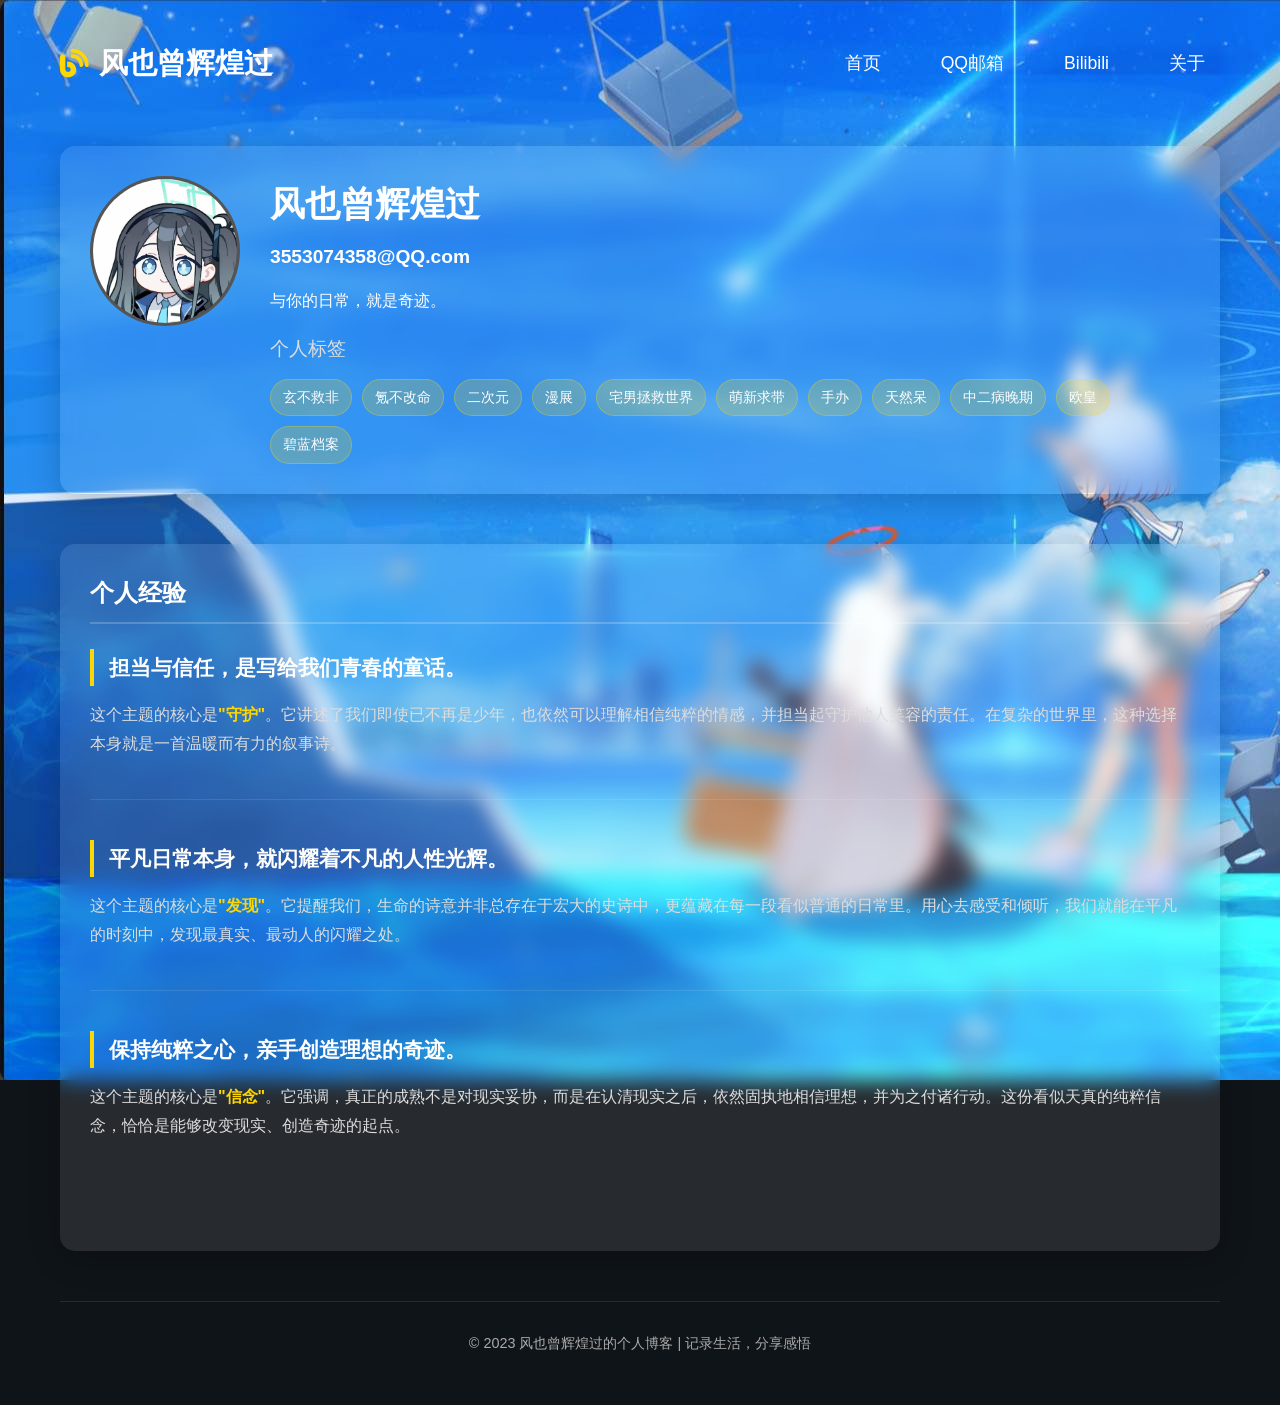
==== 个人网站/index.html @ 5058aa7c "Add files via upload" ====
<!DOCTYPE html>
<html lang="zh-CN">
<head>
    <meta charset="UTF-8">
    <meta name="viewport" content="width=device-width, initial-scale=1.0">
    <title>风也曾辉煌过 - 个人博客</title>
    <link rel="stylesheet" href="https://cdnjs.cloudflare.com/ajax/libs/font-awesome/6.4.0/css/all.min.css">
    <style>
        * {
            margin: 0;
            padding: 0;
            box-sizing: border-box;
            font-family: 'Segoe UI', 'Microsoft YaHei', sans-serif;
        }
        
        body {
            color: #fff;
            line-height: 1.6;
            overflow-x: hidden;
            background-color: #0f1419;
        }
        
        /* 背景图片设置 */
        .background-container {
            position: fixed;
            top: 0;
            left: 0;
            width: 100%;
            height: 100%;
            z-index: -1;
            background-size: cover;
            background-position: center;
            background-attachment: fixed;
        }
        
        .overlay {
            position: absolute;
            top: 0;
            left: 0;
            width: 100%;
            height: 100%;
            background: rgba(0, 0, 0, 0.6);
        }
        
        .container {
            max-width: 1200px;
            margin: 0 auto;
            padding: 20px;
        }
        
        /* 导航栏 */
        nav {
            display: flex;
            justify-content: space-between;
            align-items: center;
            padding: 20px 0;
            margin-bottom: 40px;
        }
        
        .logo {
            font-size: 1.8rem;
            font-weight: bold;
            display: flex;
            align-items: center;
        }
        
        .logo i {
            margin-right: 10px;
            color: #FFD700; /* 改为黄色，提高对比度 */
        }
        
        .nav-links {
            display: flex;
            gap: 30px;
        }
        
        .nav-links a {
            color: #fff;
            text-decoration: none;
            font-size: 1.1rem;
            transition: all 0.3s;
            padding: 8px 15px;
            border-radius: 5px;
        }
        
        .nav-links a:hover {
            color: #FFD700; /* 改为黄色，提高对比度 */
            background: rgba(255, 255, 255, 0.1);
            transform: translateY(-2px);
        }
        
        /* 个人资料部分 */
        .profile-section {
            display: flex;
            margin-bottom: 50px;
            background: rgba(255, 255, 255, 0.1);
            backdrop-filter: blur(10px);
            border-radius: 15px;
            padding: 30px;
            box-shadow: 0 8px 32px rgba(0, 0, 0, 0.2);
        }
        
        .avatar {
            width: 150px;
            height: 150px;
            border-radius: 50%;
            overflow: hidden;
            margin-right: 30px;
            border: 3px solid rgba(255, 255, 255, 0.2);
            background-color: #2a2a2a;
            display: flex;
            align-items: center;
            justify-content: center;
            color: #888;
            font-size: 14px;
            text-align: center;
            flex-shrink: 0;
        }
        
        .avatar img {
            width: 100%;
            height: 100%;
            object-fit: cover;
        }
        
        .profile-info {
            flex: 1;
        }
        
        .profile-info h1 {
            font-size: 2.2rem;
            margin-bottom: 10px;
        }
        
        .profile-info .username {
            font-weight: bold; /* 改为黑体字 */
            color: #fff; /* 改为白色，提高可读性 */
            font-size: 1.2rem;
            margin-bottom: 15px;
        }
        
        .profile-info p {
            margin-bottom: 20px;
            max-width: 500px;
        }
        
        /* 标签区域 */
        .tags-section {
            margin-top: 20px;
        }
        
        .tags-title {
            font-size: 1.2rem;
            margin-bottom: 15px;
            color: #ddd;
        }
        
        .tags-container {
            display: flex;
            flex-wrap: wrap;
            gap: 10px;
        }
        
        .tag {
            background: rgba(255, 215, 0, 0.2); /* 改为黄色，提高对比度 */
            padding: 6px 12px;
            border-radius: 20px;
            font-size: 0.9rem;
            transition: all 0.3s;
            border: 1px solid rgba(255, 215, 0, 0.3); /* 改为黄色，提高对比度 */
            cursor: pointer;
        }
        
        .tag:hover {
            background: rgba(255, 215, 0, 0.4); /* 改为黄色，提高对比度 */
            transform: translateY(-2px);
        }
        
        /* 博客内容区域 */
        .blog-section {
            background: rgba(255, 255, 255, 0.1);
            backdrop-filter: blur(10px);
            border-radius: 15px;
            padding: 30px;
            box-shadow: 0 8px 32px rgba(0, 0, 0, 0.2);
            margin-bottom: 50px;
        }
        
        .section-title {
            font-size: 1.5rem;
            margin-bottom: 25px;
            padding-bottom: 10px;
            border-bottom: 2px solid rgba(255, 255, 255, 0.2);
        }
        
        .blog-content {
            color: #ddd;
            line-height: 1.8;
        }
        
        .blog-content p {
            margin-bottom: 20px;
        }
        
        .blog-content h3 {
            color: #fff;
            margin: 25px 0 15px;
            font-size: 1.3rem;
            border-left: 4px solid #FFD700; /* 改为黄色，提高对比度 */
            padding-left: 15px;
        }
        
        .blog-content blockquote {
            border-left: 4px solid #FFD700; /* 改为黄色，提高对比度 */
            padding-left: 20px;
            margin: 20px 0;
            font-style: italic;
            color: #bbb;
        }
        
        .theme-summary {
            margin-bottom: 40px;
            padding-bottom: 20px;
            border-bottom: 1px solid rgba(255, 255, 255, 0.1);
        }
        
        .theme-summary:last-child {
            border-bottom: none;
        }
        
        .theme-title {
            color: #fff;
            font-size: 1.4rem;
            margin-bottom: 15px;
        }
        
        .theme-core {
            font-weight: bold;
            color: #FFD700; /* 改为黄色，提高对比度 */
        }
        
        /* 页脚 */
        footer {
            text-align: center;
            padding: 30px 0;
            margin-top: 50px;
            border-top: 1px solid rgba(255, 255, 255, 0.1);
            color: #aaa;
            font-size: 0.9rem;
        }
        
        /* 响应式设计 */
        @media (max-width: 768px) {
            .profile-section {
                flex-direction: column;
                text-align: center;
            }
            
            .avatar {
                margin-right: 0;
                margin-bottom: 20px;
                align-self: center;
            }
            
            .nav-links {
                display: none;
            }
            
            .tags-container {
                justify-content: center;
            }
        }
    </style>
</head>
<body>
    <!-- 背景图片 -->
    <div class="background-container" id="background-container">
        <div class="overlay"></div>
    </div>
    
    <div class="container">
        <!-- 导航栏 -->
        <nav>
            <div class="logo">
                <i class="fas fa-blog"></i>
                风也曾辉煌过
            </div>
            <div class="nav-links">
                <a href=" ">首页</a >
                <a href="mailto:3553074358@qq.com">QQ邮箱</a >
                <a href="https://space.bilibili.com/3546389980121532?spm_id_from=333.1007.0.0" target="_blank">Bilibili</a >
                <a href="#">关于</a >
            </div>
        </nav>
        
        <!-- 个人资料部分 -->
        <section class="profile-section">
            <div class="avatar" id="avatar-container">
                <!-- 头像将由JavaScript动态加载 -->
            </div>
            <div class="profile-info">
                <h1>风也曾辉煌过</h1>
                <div class="username">3553074358@QQ.com</div>
                <p>与你的日常，就是奇迹。</p >
                
                <!-- 标签区域 -->
                <div class="tags-section">
                    <div class="tags-title">个人标签</div>
                    <div class="tags-container">
                        <div class="tag">玄不救非</div>
                        <div class="tag">氪不改命</div>
                        <div class="tag">二次元</div>
                        <div class="tag">漫展</div>
                        <div class="tag">宅男拯救世界</div>
                        <div class="tag">萌新求带</div>
                        <div class="tag">手办</div>
                        <div class="tag">天然呆</div>
                        <div class="tag">中二病晚期</div>
                        <div class="tag">欧皇</div>
                        <div class="tag">碧蓝档案</div>
                    </div>
                </div>
            </div>
        </section>
        
        <!-- 博客内容区域 -->
        <section class="blog-section">
            <h2 class="section-title">个人经验</h2>
            <div class="blog-content">
                
                <div class="theme-summary">
                    <h3 class="theme-title">担当与信任，是写给我们青春的童话。</h3>
                    <p>这个主题的核心是<span class="theme-core">"守护"</span>。它讲述了我们即使已不再是少年，也依然可以理解相信纯粹的情感，并担当起守护他人笑容的责任。在复杂的世界里，这种选择本身就是一首温暖而有力的叙事诗。</p >
                </div>
                
                <div class="theme-summary">
                    <h3 class="theme-title">平凡日常本身，就闪耀着不凡的人性光辉。</h3>
                    <p>这个主题的核心是<span class="theme-core">"发现"</span>。它提醒我们，生命的诗意并非总存在于宏大的史诗中，更蕴藏在每一段看似普通的日常里。用心去感受和倾听，我们就能在平凡的时刻中，发现最真实、最动人的闪耀之处。</p >
                </div>
                
                <div class="theme-summary">
                    <h3 class="theme-title">保持纯粹之心，亲手创造理想的奇迹。</h3>
                    <p>这个主题的核心是<span class="theme-core">"信念"</span>。它强调，真正的成熟不是对现实妥协，而是在认清现实之后，依然固执地相信理想，并为之付诸行动。这份看似天真的纯粹信念，恰恰是能够改变现实、创造奇迹的起点。</p >
                </div>
                
            </div>
        </section>
        
        <!-- 页脚 -->
        <footer>
            <p>© 2023 风也曾辉煌过的个人博客 | 记录生活，分享感悟</p >
        </footer>
    </div>

    <script>
        // 图片加载函数
        function loadImage(element, src, alt, onSuccess, onError) {
            const img = new Image();
            img.onload = function() {
                element.innerHTML = '';
                element.appendChild(img);
                if (onSuccess) onSuccess();
            };
            img.onerror = function() {
                if (onError) onError();
            };
            img.src = src;
            img.alt = alt;
        }

        // 加载背景图片
        function loadBackground() {
            const bgContainer = document.getElementById('background-container');
            
            // 尝试加载图片二
            loadImage(bgContainer, 'image2.jpg', '背景图片', 
                function() {
                    console.log('背景图片加载成功');
                },
                function() {
                    // 如果图片二加载失败，使用默认背景色
                    console.log('背景图片加载失败，使用默认背景');
                    bgContainer.style.backgroundColor = '#1a1a2e';
                    bgContainer.style.backgroundImage = 'none';
                }
            );
        }

        // 加载头像图片
        function loadAvatar() {
            const avatarContainer = document.getElementById('avatar-container');
            
            // 尝试加载头像图片
            loadImage(avatarContainer, '1000088249.jpg', '风也曾辉煌过的头像',
                function() {
                    console.log('头像图片加载成功');
                },
                function() {
                    console.log('主头像加载失败，尝试备用图片');
                    // 尝试加载备用图片
                    loadImage(avatarContainer, 'image1.jpg', '风也曾辉煌过的头像',
                        function() {
                            console.log('备用头像图片加载成功');
                        },
                        function() {
                            console.log('所有头像图片加载失败，显示默认头像');
                            avatarContainer.innerHTML = '<i class="fas fa-user" style="font-size: 60px; color: #888;"></i>';
                        }
                    );
                }
            );
        }

        // 简单的交互效果
        document.addEventListener('DOMContentLoaded', function() {
            // 加载图片
            loadBackground();
            loadAvatar();
            
            // 为导航链接添加悬停效果
            const navLinks = document.querySelectorAll('.nav-links a');
            navLinks.forEach(link => {
                link.addEventListener('mouseenter', function() {
                    this.style.transform = 'translateY(-2px)';
                });
                link.addEventListener('mouseleave', function() {
                    this.style.transform = 'translateY(0)';
                });
            });
            
            // 为标签添加点击效果
            const tags = document.querySelectorAll('.tag');
            tags.forEach(tag => {
                tag.addEventListener('click', function() {
                    // 添加点击效果
                    this.style.transform = 'scale(0.95)';
                    setTimeout(() => {
                        this.style.transform = '';
                    }, 200);
                    
                    // 可以在这里添加标签点击后的逻辑
                    console.log('点击了标签: ' + this.textContent);
                });
            });
            
            // 添加页面加载动画
            const elements = document.querySelectorAll('.profile-section, .blog-section');
            elements.forEach((el, index) => {
                el.style.opacity = '0';
                el.style.transform = 'translateY(20px)';
                
                setTimeout(() => {
                    el.style.transition = 'opacity 0.8s ease, transform 0.8s ease';
                    el.style.opacity = '1';
                    el.style.transform = 'translateY(0)';
                }, 300 + index * 200);
            });
        });
    </script>
</body>
</html>
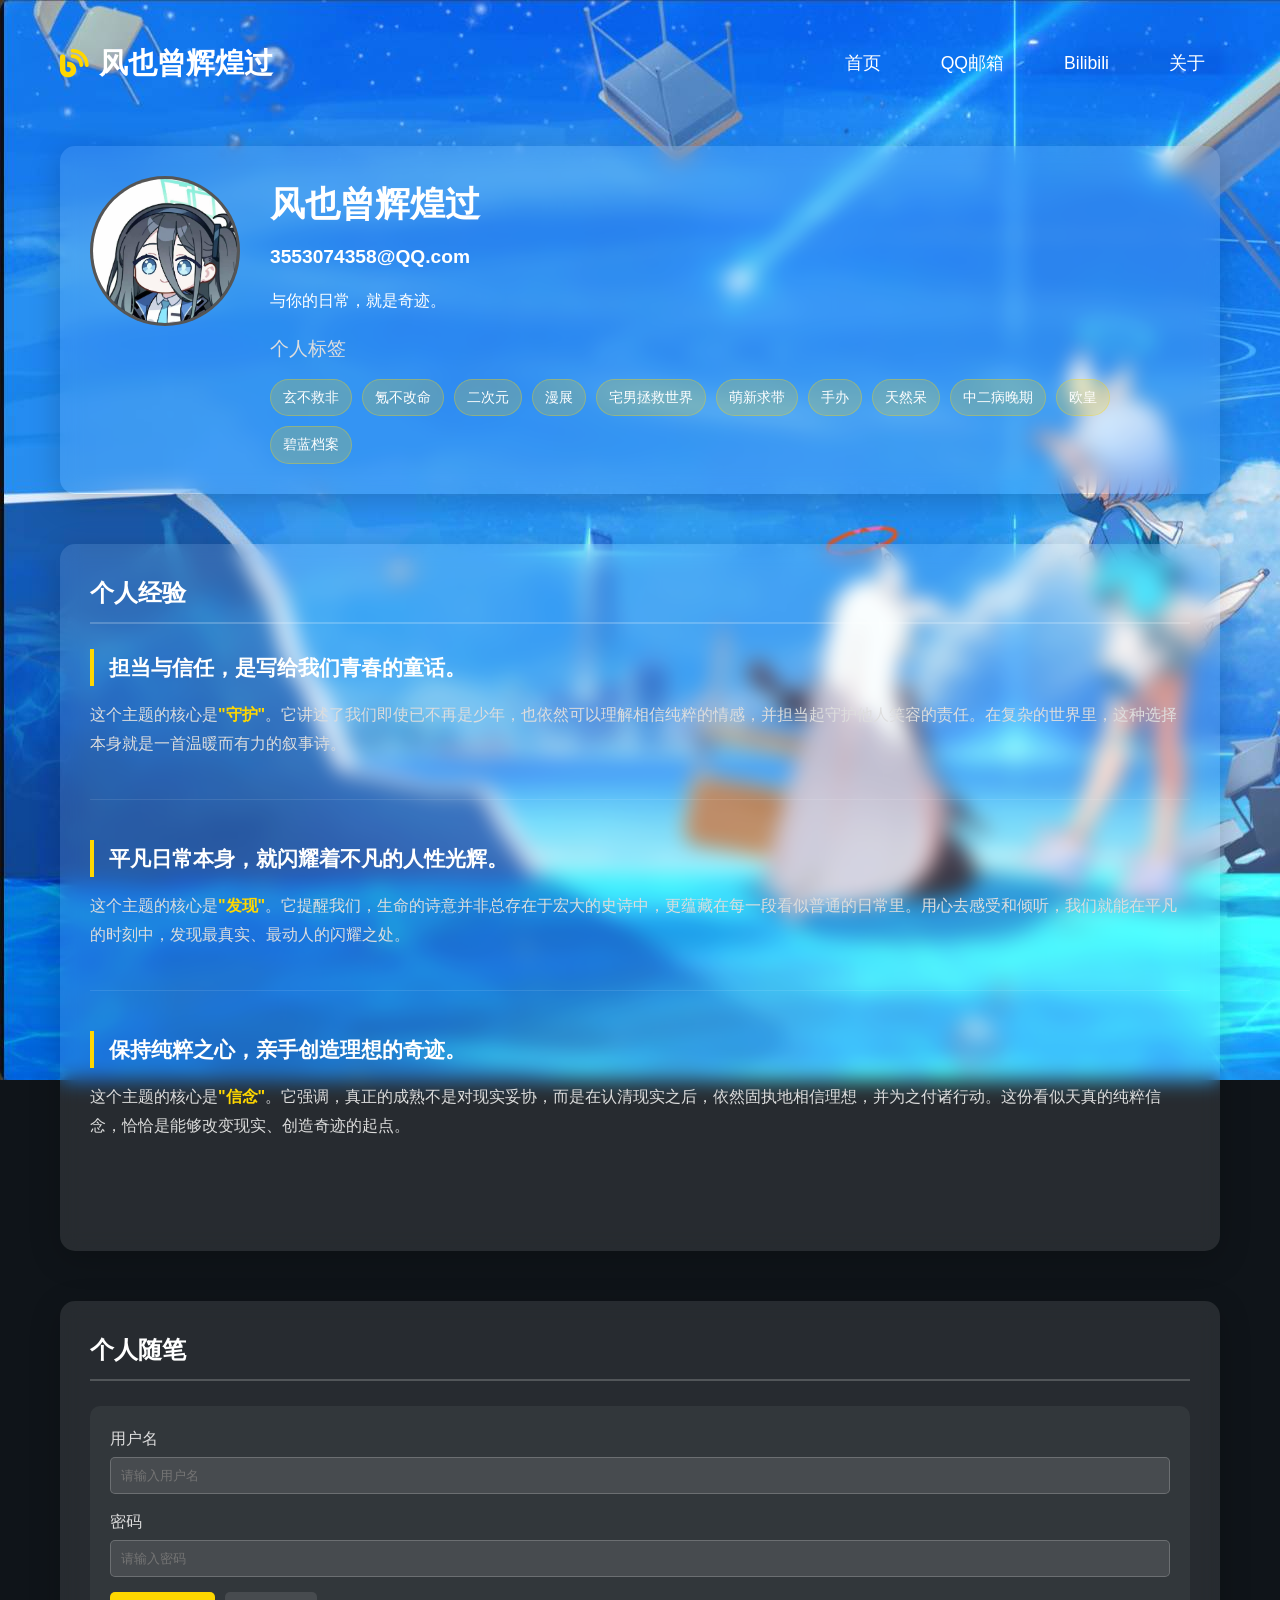
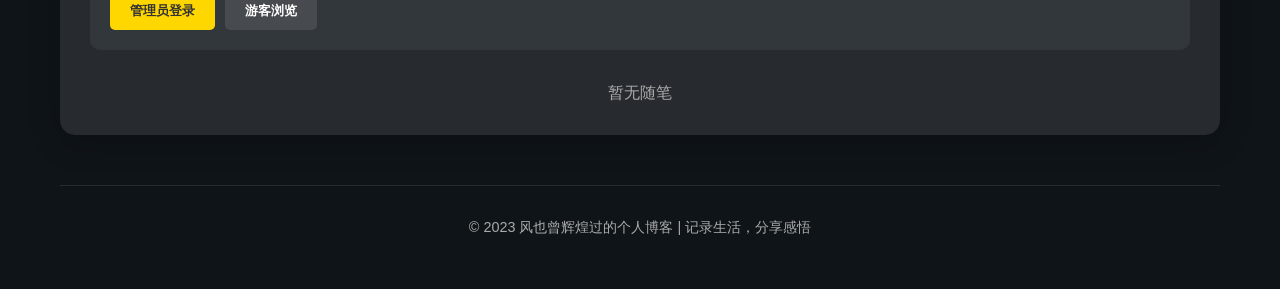
==== commit 11d19001: "Add files via upload" ====
--- a/个人网站/index.html
+++ b/个人网站/index.html
@@ -20,7 +20,6 @@
             background-color: #0f1419;
         }
         
-        /* 背景图片设置 */
         .background-container {
             position: fixed;
             top: 0;
@@ -48,7 +47,6 @@
             padding: 20px;
         }
         
-        /* 导航栏 */
         nav {
             display: flex;
             justify-content: space-between;
@@ -66,7 +64,7 @@
         
         .logo i {
             margin-right: 10px;
-            color: #FFD700; /* 改为黄色，提高对比度 */
+            color: #FFD700;
         }
         
         .nav-links {
@@ -84,12 +82,47 @@
         }
         
         .nav-links a:hover {
-            color: #FFD700; /* 改为黄色，提高对比度 */
+            color: #FFD700;
             background: rgba(255, 255, 255, 0.1);
             transform: translateY(-2px);
         }
         
-        /* 个人资料部分 */
+        .mobile-menu-toggle {
+            display: none;
+            background: none;
+            border: none;
+            color: #fff;
+            font-size: 1.5rem;
+            cursor: pointer;
+        }
+        
+        .mobile-nav-links {
+            display: none;
+            flex-direction: column;
+            gap: 15px;
+            margin-top: 20px;
+            padding: 20px;
+            background: rgba(255, 255, 255, 0.1);
+            backdrop-filter: blur(10px);
+            border-radius: 10px;
+        }
+        
+        .mobile-nav-links.active {
+            display: flex;
+        }
+        
+        .mobile-nav-links a {
+            color: #fff;
+            text-decoration: none;
+            padding: 10px;
+            border-radius: 5px;
+            transition: all 0.3s;
+        }
+        
+        .mobile-nav-links a:hover {
+            background: rgba(255, 255, 255, 0.1);
+        }
+        
         .profile-section {
             display: flex;
             margin-bottom: 50px;
@@ -133,8 +166,8 @@
         }
         
         .profile-info .username {
-            font-weight: bold; /* 改为黑体字 */
-            color: #fff; /* 改为白色，提高可读性 */
+            font-weight: bold;
+            color: #fff;
             font-size: 1.2rem;
             margin-bottom: 15px;
         }
@@ -144,7 +177,6 @@
             max-width: 500px;
         }
         
-        /* 标签区域 */
         .tags-section {
             margin-top: 20px;
         }
@@ -162,21 +194,20 @@
         }
         
         .tag {
-            background: rgba(255, 215, 0, 0.2); /* 改为黄色，提高对比度 */
+            background: rgba(255, 215, 0, 0.2);
             padding: 6px 12px;
             border-radius: 20px;
             font-size: 0.9rem;
             transition: all 0.3s;
-            border: 1px solid rgba(255, 215, 0, 0.3); /* 改为黄色，提高对比度 */
+            border: 1px solid rgba(255, 215, 0, 0.3);
             cursor: pointer;
         }
         
         .tag:hover {
-            background: rgba(255, 215, 0, 0.4); /* 改为黄色，提高对比度 */
+            background: rgba(255, 215, 0, 0.4);
             transform: translateY(-2px);
         }
         
-        /* 博客内容区域 */
         .blog-section {
             background: rgba(255, 255, 255, 0.1);
             backdrop-filter: blur(10px);
@@ -206,12 +237,12 @@
             color: #fff;
             margin: 25px 0 15px;
             font-size: 1.3rem;
-            border-left: 4px solid #FFD700; /* 改为黄色，提高对比度 */
+            border-left: 4px solid #FFD700;
             padding-left: 15px;
         }
         
         .blog-content blockquote {
-            border-left: 4px solid #FFD700; /* 改为黄色，提高对比度 */
+            border-left: 4px solid #FFD700;
             padding-left: 20px;
             margin: 20px 0;
             font-style: italic;
@@ -236,10 +267,224 @@
         
         .theme-core {
             font-weight: bold;
-            color: #FFD700; /* 改为黄色，提高对比度 */
-        }
-        
-        /* 页脚 */
+            color: #FFD700;
+        }
+        
+        .essay-section {
+            background: rgba(255, 255, 255, 0.1);
+            backdrop-filter: blur(10px);
+            border-radius: 15px;
+            padding: 30px;
+            box-shadow: 0 8px 32px rgba(0, 0, 0, 0.2);
+            margin-bottom: 50px;
+        }
+        
+        .login-form {
+            background: rgba(255, 255, 255, 0.05);
+            padding: 20px;
+            border-radius: 10px;
+            margin-bottom: 20px;
+        }
+        
+        .form-group {
+            margin-bottom: 15px;
+        }
+        
+        .form-group label {
+            display: block;
+            margin-bottom: 5px;
+            color: #ddd;
+        }
+        
+        .form-group input, .form-group textarea {
+            width: 100%;
+            padding: 10px;
+            border-radius: 5px;
+            border: 1px solid rgba(255, 255, 255, 0.2);
+            background: rgba(255, 255, 255, 0.1);
+            color: #fff;
+        }
+        
+        .form-group textarea {
+            min-height: 120px;
+            resize: vertical;
+        }
+        
+        .btn {
+            padding: 10px 20px;
+            border: none;
+            border-radius: 5px;
+            cursor: pointer;
+            transition: all 0.3s;
+            font-weight: bold;
+        }
+        
+        .btn-primary {
+            background: #FFD700;
+            color: #333;
+        }
+        
+        .btn-primary:hover {
+            background: #ffed4a;
+            transform: translateY(-2px);
+        }
+        
+        .btn-secondary {
+            background: rgba(255, 255, 255, 0.1);
+            color: #fff;
+        }
+        
+        .btn-secondary:hover {
+            background: rgba(255, 255, 255, 0.2);
+            transform: translateY(-2px);
+        }
+        
+        .btn-small {
+            padding: 6px 12px;
+            font-size: 0.85rem;
+        }
+        
+        .btn-group {
+            display: flex;
+            gap: 10px;
+        }
+        
+        .essay-form {
+            background: rgba(255, 255, 255, 0.05);
+            padding: 20px;
+            border-radius: 10px;
+            margin-bottom: 20px;
+            display: none;
+        }
+        
+        .essay-controls {
+            display: flex;
+            justify-content: space-between;
+            align-items: center;
+            margin-top: 15px;
+        }
+        
+        .checkbox-group {
+            display: flex;
+            align-items: center;
+            gap: 8px;
+        }
+        
+        .checkbox-group input {
+            width: auto;
+        }
+        
+        .media-preview {
+            margin: 15px 0;
+            display: none;
+        }
+        
+        .media-preview img, .media-preview video {
+            max-width: 100%;
+            max-height: 300px;
+            border-radius: 8px;
+        }
+        
+        .essay-list {
+            margin-top: 30px;
+        }
+        
+        .essay-item {
+            background: rgba(255, 255, 255, 0.05);
+            padding: 20px;
+            border-radius: 10px;
+            margin-bottom: 20px;
+            position: relative;
+        }
+        
+        .essay-item.pinned {
+            border-left: 4px solid #FFD700;
+            background: rgba(255, 215, 0, 0.05);
+        }
+        
+        .pinned-badge {
+            position: absolute;
+            top: 10px;
+            right: 10px;
+            background: #FFD700;
+            color: #333;
+            padding: 4px 8px;
+            border-radius: 4px;
+            font-size: 0.8rem;
+            font-weight: bold;
+        }
+        
+        .essay-item h4 {
+            color: #FFD700;
+            margin-bottom: 10px;
+            padding-right: 80px;
+        }
+        
+        .essay-item .essay-date {
+            color: #aaa;
+            font-size: 0.9rem;
+            margin-bottom: 10px;
+        }
+        
+        .essay-item .essay-content {
+            color: #ddd;
+            line-height: 1.6;
+            margin-bottom: 15px;
+        }
+        
+        .essay-media {
+            margin: 15px 0;
+        }
+        
+        .essay-media img, .essay-media video {
+            max-width: 100%;
+            max-height: 400px;
+            border-radius: 8px;
+        }
+        
+        .essay-actions {
+            display: flex;
+            gap: 15px;
+            margin-top: 15px;
+        }
+        
+        .essay-action {
+            display: flex;
+            align-items: center;
+            gap: 5px;
+            color: #aaa;
+            cursor: pointer;
+            transition: color 0.3s;
+        }
+        
+        .essay-action:hover {
+            color: #FFD700;
+        }
+        
+        .user-info {
+            display: flex;
+            align-items: center;
+            gap: 10px;
+            margin-bottom: 20px;
+        }
+        
+        .user-avatar {
+            width: 40px;
+            height: 40px;
+            border-radius: 50%;
+            overflow: hidden;
+        }
+        
+        .user-avatar img {
+            width: 100%;
+            height: 100%;
+            object-fit: cover;
+        }
+        
+        .user-name {
+            font-weight: bold;
+        }
+        
         footer {
             text-align: center;
             padding: 30px 0;
@@ -249,7 +494,6 @@
             font-size: 0.9rem;
         }
         
-        /* 响应式设计 */
         @media (max-width: 768px) {
             .profile-section {
                 flex-direction: column;
@@ -266,34 +510,71 @@
                 display: none;
             }
             
+            .mobile-menu-toggle {
+                display: block;
+            }
+            
             .tags-container {
                 justify-content: center;
+            }
+            
+            .blog-section, .essay-section {
+                padding: 20px;
+            }
+            
+            .btn-group {
+                flex-direction: column;
+            }
+            
+            .essay-controls {
+                flex-direction: column;
+                gap: 10px;
+                align-items: flex-start;
+            }
+            
+            .essay-actions {
+                flex-wrap: wrap;
+            }
+        }
+        
+        @media (min-width: 769px) {
+            .mobile-nav-links {
+                display: none !important;
             }
         }
     </style>
 </head>
 <body>
-    <!-- 背景图片 -->
     <div class="background-container" id="background-container">
         <div class="overlay"></div>
     </div>
     
     <div class="container">
-        <!-- 导航栏 -->
         <nav>
             <div class="logo">
                 <i class="fas fa-blog"></i>
                 风也曾辉煌过
             </div>
+            
             <div class="nav-links">
-                <a href=" ">首页</a >
-                <a href="mailto:3553074358@qq.com">QQ邮箱</a >
-                <a href="https://space.bilibili.com/3546389980121532?spm_id_from=333.1007.0.0" target="_blank">Bilibili</a >
-                <a href="#">关于</a >
+                <a href="#">首页</a>
+                <a href="mailto:3553074358@qq.com">QQ邮箱</a>
+                <a href="https://space.bilibili.com/3546389980121532?spm_id_from=333.1007.0.0" target="_blank">Bilibili</a>
+                <a href="#">关于</a>
             </div>
+            
+            <button class="mobile-menu-toggle" id="mobile-menu-toggle">
+                <i class="fas fa-bars"></i>
+            </button>
         </nav>
         
-        <!-- 个人资料部分 -->
+        <div class="mobile-nav-links" id="mobile-nav-links">
+            <a href="#">首页</a>
+            <a href="mailto:3553074358@qq.com">QQ邮箱</a>
+            <a href="https://space.bilibili.com/3546389980121532?spm_id_from=333.1007.0.0" target="_blank">Bilibili</a>
+            <a href="#">关于</a>
+        </div>
+        
         <section class="profile-section">
             <div class="avatar" id="avatar-container">
                 <!-- 头像将由JavaScript动态加载 -->
@@ -301,9 +582,8 @@
             <div class="profile-info">
                 <h1>风也曾辉煌过</h1>
                 <div class="username">3553074358@QQ.com</div>
-                <p>与你的日常，就是奇迹。</p >
-                
-                <!-- 标签区域 -->
+                <p>与你的日常，就是奇迹。</p>
+                
                 <div class="tags-section">
                     <div class="tags-title">个人标签</div>
                     <div class="tags-container">
@@ -323,37 +603,103 @@
             </div>
         </section>
         
-        <!-- 博客内容区域 -->
         <section class="blog-section">
             <h2 class="section-title">个人经验</h2>
             <div class="blog-content">
                 
                 <div class="theme-summary">
                     <h3 class="theme-title">担当与信任，是写给我们青春的童话。</h3>
-                    <p>这个主题的核心是<span class="theme-core">"守护"</span>。它讲述了我们即使已不再是少年，也依然可以理解相信纯粹的情感，并担当起守护他人笑容的责任。在复杂的世界里，这种选择本身就是一首温暖而有力的叙事诗。</p >
+                    <p>这个主题的核心是<span class="theme-core">"守护"</span>。它讲述了我们即使已不再是少年，也依然可以理解相信纯粹的情感，并担当起守护他人笑容的责任。在复杂的世界里，这种选择本身就是一首温暖而有力的叙事诗。</p>
                 </div>
                 
                 <div class="theme-summary">
                     <h3 class="theme-title">平凡日常本身，就闪耀着不凡的人性光辉。</h3>
-                    <p>这个主题的核心是<span class="theme-core">"发现"</span>。它提醒我们，生命的诗意并非总存在于宏大的史诗中，更蕴藏在每一段看似普通的日常里。用心去感受和倾听，我们就能在平凡的时刻中，发现最真实、最动人的闪耀之处。</p >
+                    <p>这个主题的核心是<span class="theme-core">"发现"</span>。它提醒我们，生命的诗意并非总存在于宏大的史诗中，更蕴藏在每一段看似普通的日常里。用心去感受和倾听，我们就能在平凡的时刻中，发现最真实、最动人的闪耀之处。</p>
                 </div>
                 
                 <div class="theme-summary">
                     <h3 class="theme-title">保持纯粹之心，亲手创造理想的奇迹。</h3>
-                    <p>这个主题的核心是<span class="theme-core">"信念"</span>。它强调，真正的成熟不是对现实妥协，而是在认清现实之后，依然固执地相信理想，并为之付诸行动。这份看似天真的纯粹信念，恰恰是能够改变现实、创造奇迹的起点。</p >
+                    <p>这个主题的核心是<span class="theme-core">"信念"</span>。它强调，真正的成熟不是对现实妥协，而是在认清现实之后，依然固执地相信理想，并为之付诸行动。这份看似天真的纯粹信念，恰恰是能够改变现实、创造奇迹的起点。</p>
                 </div>
                 
             </div>
         </section>
         
-        <!-- 页脚 -->
+        <!-- 随笔区域 -->
+        <section class="essay-section">
+            <h2 class="section-title">个人随笔</h2>
+            
+            <!-- 登录表单 -->
+            <div class="login-form" id="login-form">
+                <div class="form-group">
+                    <label for="username">用户名</label>
+                    <input type="text" id="username" placeholder="请输入用户名">
+                </div>
+                <div class="form-group">
+                    <label for="password">密码</label>
+                    <input type="password" id="password" placeholder="请输入密码">
+                </div>
+                <div class="btn-group">
+                    <button class="btn btn-primary" id="login-btn">管理员登录</button>
+                    <button class="btn btn-secondary" id="guest-btn">游客浏览</button>
+                </div>
+            </div>
+            
+            <!-- 用户信息 -->
+            <div class="user-info" id="user-info" style="display: none;">
+                <div class="user-avatar">
+                    <img src="1000088249.jpg" alt="用户头像">
+                </div>
+                <div class="user-name" id="user-name"></div>
+                <button class="btn btn-secondary" id="logout-btn">退出登录</button>
+            </div>
+            
+            <!-- 随笔发布表单 -->
+            <div class="essay-form" id="essay-form">
+                <div class="form-group">
+                    <label for="essay-title">随笔标题</label>
+                    <input type="text" id="essay-title" placeholder="请输入随笔标题">
+                </div>
+                <div class="form-group">
+                    <label for="essay-content">随笔内容</label>
+                    <textarea id="essay-content" placeholder="请输入随笔内容"></textarea>
+                </div>
+                
+                <div class="form-group">
+                    <label for="essay-image">图片URL (可选)</label>
+                    <input type="text" id="essay-image" placeholder="输入图片链接">
+                </div>
+                
+                <div class="form-group">
+                    <label for="essay-video">视频URL (可选)</label>
+                    <input type="text" id="essay-video" placeholder="输入视频链接 (支持YouTube/Bilibili等)">
+                </div>
+                
+                <div class="media-preview" id="media-preview">
+                    <!-- 媒体预览将在这里显示 -->
+                </div>
+                
+                <div class="essay-controls">
+                    <div class="checkbox-group">
+                        <input type="checkbox" id="pin-essay">
+                        <label for="pin-essay">置顶此随笔</label>
+                    </div>
+                    <button class="btn btn-primary" id="publish-btn">发布随笔</button>
+                </div>
+            </div>
+            
+            <!-- 随笔列表 -->
+            <div class="essay-list" id="essay-list">
+                <!-- 随笔内容将通过JavaScript动态添加 -->
+            </div>
+        </section>
+        
         <footer>
-            <p>© 2023 风也曾辉煌过的个人博客 | 记录生活，分享感悟</p >
+            <p>© 2023 风也曾辉煌过的个人博客 | 记录生活，分享感悟</p>
         </footer>
     </div>
 
     <script>
-        // 图片加载函数
         function loadImage(element, src, alt, onSuccess, onError) {
             const img = new Image();
             img.onload = function() {
@@ -368,17 +714,14 @@
             img.alt = alt;
         }
 
-        // 加载背景图片
         function loadBackground() {
             const bgContainer = document.getElementById('background-container');
             
-            // 尝试加载图片二
             loadImage(bgContainer, 'image2.jpg', '背景图片', 
                 function() {
                     console.log('背景图片加载成功');
                 },
                 function() {
-                    // 如果图片二加载失败，使用默认背景色
                     console.log('背景图片加载失败，使用默认背景');
                     bgContainer.style.backgroundColor = '#1a1a2e';
                     bgContainer.style.backgroundImage = 'none';
@@ -386,18 +729,15 @@
             );
         }
 
-        // 加载头像图片
         function loadAvatar() {
             const avatarContainer = document.getElementById('avatar-container');
             
-            // 尝试加载头像图片
             loadImage(avatarContainer, '1000088249.jpg', '风也曾辉煌过的头像',
                 function() {
                     console.log('头像图片加载成功');
                 },
                 function() {
                     console.log('主头像加载失败，尝试备用图片');
-                    // 尝试加载备用图片
                     loadImage(avatarContainer, 'image1.jpg', '风也曾辉煌过的头像',
                         function() {
                             console.log('备用头像图片加载成功');
@@ -411,13 +751,288 @@
             );
         }
 
-        // 简单的交互效果
+        function setupMobileMenu() {
+            const menuToggle = document.getElementById('mobile-menu-toggle');
+            const mobileNavLinks = document.getElementById('mobile-nav-links');
+            
+            if (menuToggle && mobileNavLinks) {
+                menuToggle.addEventListener('click', function() {
+                    mobileNavLinks.classList.toggle('active');
+                    
+                    const icon = menuToggle.querySelector('i');
+                    if (mobileNavLinks.classList.contains('active')) {
+                        icon.classList.remove('fa-bars');
+                        icon.classList.add('fa-times');
+                    } else {
+                        icon.classList.remove('fa-times');
+                        icon.classList.add('fa-bars');
+                    }
+                });
+                
+                document.addEventListener('click', function(event) {
+                    if (!menuToggle.contains(event.target) && !mobileNavLinks.contains(event.target)) {
+                        mobileNavLinks.classList.remove('active');
+                        const icon = menuToggle.querySelector('i');
+                        icon.classList.remove('fa-times');
+                        icon.classList.add('fa-bars');
+                    }
+                });
+            }
+        }
+
+        // 登录系统功能
+        function setupLoginSystem() {
+            const loginForm = document.getElementById('login-form');
+            const userInfo = document.getElementById('user-info');
+            const essayForm = document.getElementById('essay-form');
+            const essayList = document.getElementById('essay-list');
+            const loginBtn = document.getElementById('login-btn');
+            const guestBtn = document.getElementById('guest-btn');
+            const logoutBtn = document.getElementById('logout-btn');
+            const publishBtn = document.getElementById('publish-btn');
+            const userName = document.getElementById('user-name');
+            const mediaPreview = document.getElementById('media-preview');
+            const essayImageInput = document.getElementById('essay-image');
+            const essayVideoInput = document.getElementById('essay-video');
+            
+            // 管理员凭据
+            const adminCredentials = {
+                username: '风也曾辉煌过',
+                password: '@L13437345293'
+            };
+            
+            // 从本地存储加载随笔
+            let essays = JSON.parse(localStorage.getItem('essays')) || [];
+            
+            // 渲染随笔列表
+            function renderEssays() {
+                essayList.innerHTML = '';
+                
+                if (essays.length === 0) {
+                    essayList.innerHTML = '<p style="text-align: center; color: #aaa;">暂无随笔</p>';
+                    return;
+                }
+                
+                // 先显示置顶的随笔，然后按时间倒序显示其他随笔
+                const sortedEssays = [...essays].sort((a, b) => {
+                    if (a.pinned && !b.pinned) return -1;
+                    if (!a.pinned && b.pinned) return 1;
+                    return new Date(b.timestamp) - new Date(a.timestamp);
+                });
+                
+                sortedEssays.forEach((essay, index) => {
+                    const essayItem = document.createElement('div');
+                    essayItem.className = `essay-item ${essay.pinned ? 'pinned' : ''}`;
+                    
+                    let mediaHTML = '';
+                    if (essay.image) {
+                        mediaHTML = `<div class="essay-media"><img src="${essay.image}" alt="随笔图片"></div>`;
+                    } else if (essay.video) {
+                        // 简单的视频嵌入处理
+                        mediaHTML = `<div class="essay-media"><video controls><source src="${essay.video}" type="video/mp4">您的浏览器不支持视频播放</video></div>`;
+                    }
+                    
+                    essayItem.innerHTML = `
+                        ${essay.pinned ? '<div class="pinned-badge">置顶</div>' : ''}
+                        <h4>${essay.title}</h4>
+                        <div class="essay-date">${essay.date}</div>
+                        <div class="essay-content">${essay.content}</div>
+                        ${mediaHTML}
+                        <div class="essay-actions">
+                            <div class="essay-action">
+                                <i class="far fa-heart"></i>
+                                <span>${essay.likes || 0}</span>
+                            </div>
+                            <div class="essay-action">
+                                <i class="far fa-comment"></i>
+                                <span>${essay.comments || 0}</span>
+                            </div>
+                            ${localStorage.getItem('isLoggedIn') === 'true' ? 
+                                `<div class="essay-action" onclick="togglePin(${index})">
+                                    <i class="fas fa-thumbtack"></i>
+                                    <span>${essay.pinned ? '取消置顶' : '置顶'}</span>
+                                </div>
+                                <div class="essay-action" onclick="deleteEssay(${index})">
+                                    <i class="far fa-trash-alt"></i>
+                                    <span>删除</span>
+                                </div>` : ''}
+                        </div>
+                    `;
+                    essayList.appendChild(essayItem);
+                });
+            }
+            
+            // 预览媒体
+            function previewMedia() {
+                const imageUrl = essayImageInput.value;
+                const videoUrl = essayVideoInput.value;
+                
+                mediaPreview.innerHTML = '';
+                mediaPreview.style.display = 'none';
+                
+                if (imageUrl) {
+                    const img = document.createElement('img');
+                    img.src = imageUrl;
+                    img.onerror = function() {
+                        mediaPreview.innerHTML = '<p style="color: #ff6b6b;">图片加载失败，请检查URL</p>';
+                        mediaPreview.style.display = 'block';
+                    };
+                    img.onload = function() {
+                        mediaPreview.appendChild(img);
+                        mediaPreview.style.display = 'block';
+                    };
+                } else if (videoUrl) {
+                    const video = document.createElement('video');
+                    video.controls = true;
+                    video.innerHTML = `<source src="${videoUrl}" type="video/mp4">您的浏览器不支持视频播放`;
+                    mediaPreview.appendChild(video);
+                    mediaPreview.style.display = 'block';
+                }
+            }
+            
+            // 管理员登录
+            loginBtn.addEventListener('click', function() {
+                const username = document.getElementById('username').value;
+                const password = document.getElementById('password').value;
+                
+                if (username === adminCredentials.username && password === adminCredentials.password) {
+                    // 登录成功
+                    loginForm.style.display = 'none';
+                    userInfo.style.display = 'flex';
+                    essayForm.style.display = 'block';
+                    userName.textContent = '管理员';
+                    
+                    // 保存登录状态
+                    localStorage.setItem('isLoggedIn', 'true');
+                } else {
+                    alert('用户名或密码错误！');
+                }
+            });
+            
+            // 游客登录
+            guestBtn.addEventListener('click', function() {
+                loginForm.style.display = 'none';
+                userInfo.style.display = 'flex';
+                userName.textContent = '游客';
+                
+                // 保存游客状态
+                localStorage.setItem('isGuest', 'true');
+            });
+            
+            // 退出登录
+            logoutBtn.addEventListener('click', function() {
+                userInfo.style.display = 'none';
+                loginForm.style.display = 'block';
+                essayForm.style.display = 'none';
+                
+                // 清除登录状态
+                localStorage.removeItem('isLoggedIn');
+                localStorage.removeItem('isGuest');
+            });
+            
+            // 发布随笔
+            publishBtn.addEventListener('click', function() {
+                const title = document.getElementById('essay-title').value;
+                const content = document.getElementById('essay-content').value;
+                const image = document.getElementById('essay-image').value;
+                const video = document.getElementById('essay-video').value;
+                const pinned = document.getElementById('pin-essay').checked;
+                
+                if (!title || !content) {
+                    alert('请填写标题和内容！');
+                    return;
+                }
+                
+                // 如果同时有图片和视频，只保留一个
+                let media = {};
+                if (image) {
+                    media.image = image;
+                } else if (video) {
+                    media.video = video;
+                }
+                
+                const newEssay = {
+                    title: title,
+                    content: content,
+                    date: new Date().toLocaleString('zh-CN'),
+                    timestamp: new Date().toISOString(),
+                    pinned: pinned,
+                    likes: 0,
+                    comments: 0,
+                    ...media
+                };
+                
+                essays.unshift(newEssay);
+                localStorage.setItem('essays', JSON.stringify(essays));
+                
+                // 清空表单
+                document.getElementById('essay-title').value = '';
+                document.getElementById('essay-content').value = '';
+                document.getElementById('essay-image').value = '';
+                document.getElementById('essay-video').value = '';
+                document.getElementById('pin-essay').checked = false;
+                mediaPreview.style.display = 'none';
+                
+                // 重新渲染随笔列表
+                renderEssays();
+                
+                alert('随笔发布成功！');
+            });
+            
+            // 检查登录状态
+            function checkLoginStatus() {
+                if (localStorage.getItem('isLoggedIn') === 'true') {
+                    loginForm.style.display = 'none';
+                    userInfo.style.display = 'flex';
+                    essayForm.style.display = 'block';
+                    userName.textContent = '管理员';
+                } else if (localStorage.getItem('isGuest') === 'true') {
+                    loginForm.style.display = 'none';
+                    userInfo.style.display = 'flex';
+                    userName.textContent = '游客';
+                }
+            }
+            
+            // 初始化
+            checkLoginStatus();
+            renderEssays();
+            
+            // 监听媒体输入变化
+            essayImageInput.addEventListener('input', previewMedia);
+            essayVideoInput.addEventListener('input', previewMedia);
+        }
+
+        // 切换置顶状态
+        function togglePin(index) {
+            let essays = JSON.parse(localStorage.getItem('essays')) || [];
+            essays[index].pinned = !essays[index].pinned;
+            localStorage.setItem('essays', JSON.stringify(essays));
+            
+            // 重新渲染随笔列表
+            document.querySelector('.essay-list').innerHTML = '';
+            setupLoginSystem();
+        }
+
+        // 删除随笔
+        function deleteEssay(index) {
+            if (confirm('确定要删除这篇随笔吗？')) {
+                let essays = JSON.parse(localStorage.getItem('essays')) || [];
+                essays.splice(index, 1);
+                localStorage.setItem('essays', JSON.stringify(essays));
+                
+                // 重新渲染随笔列表
+                document.querySelector('.essay-list').innerHTML = '';
+                setupLoginSystem();
+            }
+        }
+
         document.addEventListener('DOMContentLoaded', function() {
-            // 加载图片
             loadBackground();
             loadAvatar();
             
-            // 为导航链接添加悬停效果
+            setupMobileMenu();
+            setupLoginSystem();
+            
             const navLinks = document.querySelectorAll('.nav-links a');
             navLinks.forEach(link => {
                 link.addEventListener('mouseenter', function() {
@@ -428,23 +1043,19 @@
                 });
             });
             
-            // 为标签添加点击效果
             const tags = document.querySelectorAll('.tag');
             tags.forEach(tag => {
                 tag.addEventListener('click', function() {
-                    // 添加点击效果
                     this.style.transform = 'scale(0.95)';
                     setTimeout(() => {
                         this.style.transform = '';
                     }, 200);
                     
-                    // 可以在这里添加标签点击后的逻辑
                     console.log('点击了标签: ' + this.textContent);
                 });
             });
             
-            // 添加页面加载动画
-            const elements = document.querySelectorAll('.profile-section, .blog-section');
+            const elements = document.querySelectorAll('.profile-section, .blog-section, .essay-section');
             elements.forEach((el, index) => {
                 el.style.opacity = '0';
                 el.style.transform = 'translateY(20px)';
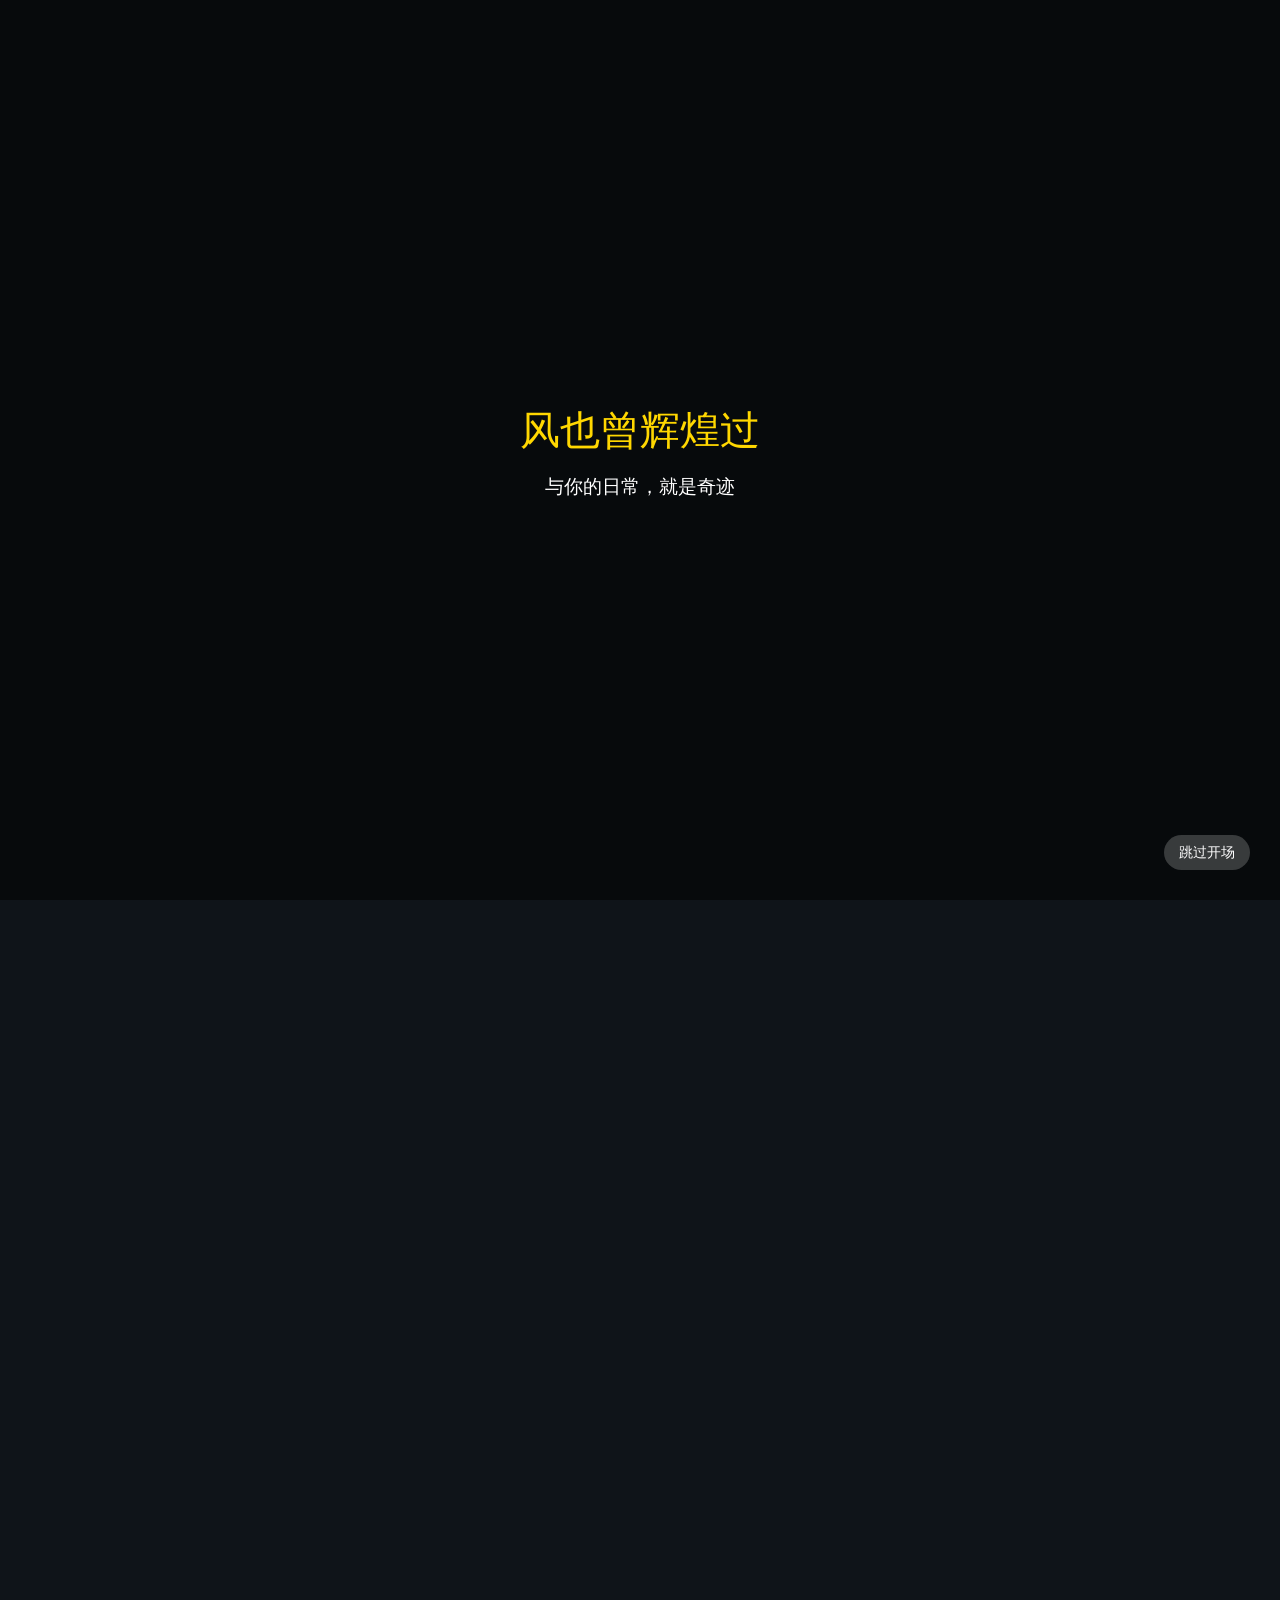
==== commit ffd0783a: "Add files via upload" ====
--- a/个人网站/index.html
+++ b/个人网站/index.html
@@ -6,6 +6,88 @@
     <title>风也曾辉煌过 - 个人博客</title>
     <link rel="stylesheet" href="https://cdnjs.cloudflare.com/ajax/libs/font-awesome/6.4.0/css/all.min.css">
     <style>
+        /* 开场动画样式 */
+        #loading-screen {
+            position: fixed;
+            top: 0;
+            left: 0;
+            width: 100%;
+            height: 100%;
+            background: #0f1419;
+            display: flex;
+            flex-direction: column;
+            justify-content: center;
+            align-items: center;
+            z-index: 9999;
+            transition: opacity 1s ease, visibility 1s ease;
+        }
+        
+        .loading-content {
+            text-align: center;
+            color: #fff;
+            position: relative;
+            width: 100%;
+            height: 100%;
+        }
+        
+        #opening-video {
+            width: 100%;
+            height: 100%;
+            object-fit: cover;
+        }
+        
+        .loading-overlay {
+            position: absolute;
+            top: 0;
+            left: 0;
+            width: 100%;
+            height: 100%;
+            background: rgba(0, 0, 0, 0.5);
+            display: flex;
+            flex-direction: column;
+            justify-content: center;
+            align-items: center;
+        }
+        
+        .loading-text {
+            font-size: 2.5rem;
+            margin-bottom: 10px;
+            color: #FFD700;
+            opacity: 0;
+            animation: fadeIn 1.5s ease forwards 0.5s;
+        }
+        
+        .loading-subtext {
+            font-size: 1.2rem;
+            color: #fff;
+            opacity: 0;
+            animation: fadeIn 1.5s ease forwards 1s;
+        }
+        
+        .skip-btn {
+            position: absolute;
+            bottom: 30px;
+            right: 30px;
+            background: rgba(255, 255, 255, 0.2);
+            color: #fff;
+            border: none;
+            padding: 8px 15px;
+            border-radius: 20px;
+            cursor: pointer;
+            font-size: 0.9rem;
+            transition: all 0.3s;
+        }
+        
+        .skip-btn:hover {
+            background: rgba(255, 255, 255, 0.3);
+        }
+        
+        @keyframes fadeIn {
+            from { opacity: 0; transform: translateY(20px); }
+            to { opacity: 1; transform: translateY(0); }
+        }
+        
+        /* 原有样式保持不变 */
         * {
             margin: 0;
             padding: 0;
@@ -45,6 +127,9 @@
             max-width: 1200px;
             margin: 0 auto;
             padding: 20px;
+            opacity: 0;
+            transform: translateY(20px);
+            transition: opacity 1s ease, transform 1s ease;
         }
         
         nav {
@@ -154,6 +239,11 @@
             width: 100%;
             height: 100%;
             object-fit: cover;
+            transition: transform 0.3s ease;
+        }
+        
+        .avatar img:hover {
+            transform: scale(1.05);
         }
         
         .profile-info {
@@ -279,6 +369,81 @@
             margin-bottom: 50px;
         }
         
+        .search-box {
+            position: relative;
+            margin-bottom: 20px;
+        }
+        
+        .search-box input {
+            width: 100%;
+            padding: 12px 45px 12px 15px;
+            border-radius: 25px;
+            border: 1px solid rgba(255, 255, 255, 0.2);
+            background: rgba(255, 255, 255, 0.1);
+            color: #fff;
+            font-size: 1rem;
+        }
+        
+        .search-box i {
+            position: absolute;
+            right: 15px;
+            top: 50%;
+            transform: translateY(-50%);
+            color: #aaa;
+        }
+        
+        .stats-panel {
+            background: rgba(255, 255, 255, 0.05);
+            padding: 20px;
+            border-radius: 10px;
+            margin-bottom: 20px;
+        }
+        
+        .stats-panel h3 {
+            margin-bottom: 15px;
+            color: #FFD700;
+        }
+        
+        .stats-grid {
+            display: grid;
+            grid-template-columns: repeat(auto-fit, minmax(150px, 1fr));
+            gap: 15px;
+        }
+        
+        .stat-item {
+            background: rgba(255, 255, 255, 0.1);
+            padding: 15px;
+            border-radius: 8px;
+            text-align: center;
+        }
+        
+        .stat-value {
+            font-size: 1.5rem;
+            font-weight: bold;
+            color: #FFD700;
+            margin-bottom: 5px;
+        }
+        
+        .stat-label {
+            font-size: 0.9rem;
+            color: #aaa;
+        }
+        
+        .draft-notice {
+            background: rgba(255, 215, 0, 0.1);
+            border: 1px solid rgba(255, 215, 0, 0.3);
+            padding: 10px 15px;
+            border-radius: 5px;
+            margin-bottom: 15px;
+            display: flex;
+            justify-content: space-between;
+            align-items: center;
+        }
+        
+        .draft-notice span {
+            color: #FFD700;
+        }
+        
         .login-form {
             background: rgba(255, 255, 255, 0.05);
             padding: 20px;
@@ -296,7 +461,7 @@
             color: #ddd;
         }
         
-        .form-group input, .form-group textarea {
+        .form-group input, .form-group textarea, .form-group select {
             width: 100%;
             padding: 10px;
             border-radius: 5px;
@@ -383,6 +548,11 @@
             max-width: 100%;
             max-height: 300px;
             border-radius: 8px;
+            transition: transform 0.3s ease;
+        }
+        
+        .media-preview img:hover {
+            transform: scale(1.02);
         }
         
         .essay-list {
@@ -395,6 +565,11 @@
             border-radius: 10px;
             margin-bottom: 20px;
             position: relative;
+            transition: transform 0.3s ease;
+        }
+        
+        .essay-item:hover {
+            transform: translateY(-3px);
         }
         
         .essay-item.pinned {
@@ -414,6 +589,16 @@
             font-weight: bold;
         }
         
+        .category-badge {
+            display: inline-block;
+            background: rgba(0, 161, 214, 0.2);
+            color: #00a1d6;
+            padding: 3px 8px;
+            border-radius: 12px;
+            font-size: 0.8rem;
+            margin-bottom: 10px;
+        }
+        
         .essay-item h4 {
             color: #FFD700;
             margin-bottom: 10px;
@@ -440,6 +625,11 @@
             max-width: 100%;
             max-height: 400px;
             border-radius: 8px;
+            transition: transform 0.3s ease;
+        }
+        
+        .essay-media img:hover {
+            transform: scale(1.02);
         }
         
         .essay-actions {
@@ -461,6 +651,27 @@
             color: #FFD700;
         }
         
+        .share-buttons {
+            display: flex;
+            gap: 10px;
+            margin-top: 10px;
+        }
+        
+        .share-btn {
+            background: rgba(255, 255, 255, 0.1);
+            border: none;
+            color: #fff;
+            padding: 5px 10px;
+            border-radius: 4px;
+            cursor: pointer;
+            font-size: 0.8rem;
+            transition: all 0.3s;
+        }
+        
+        .share-btn:hover {
+            background: rgba(255, 255, 255, 0.2);
+        }
+        
         .user-info {
             display: flex;
             align-items: center;
@@ -483,6 +694,24 @@
         
         .user-name {
             font-weight: bold;
+        }
+        
+        .admin-tools {
+            background: rgba(255, 255, 255, 0.05);
+            padding: 15px;
+            border-radius: 8px;
+            margin-bottom: 20px;
+        }
+        
+        .admin-tools h3 {
+            margin-bottom: 10px;
+            color: #FFD700;
+        }
+        
+        .tool-buttons {
+            display: flex;
+            gap: 10px;
+            flex-wrap: wrap;
         }
         
         footer {
@@ -494,6 +723,12 @@
             font-size: 0.9rem;
         }
         
+        .visitor-stats {
+            margin-top: 10px;
+            font-size: 0.8rem;
+            color: #888;
+        }
+        
         @media (max-width: 768px) {
             .profile-section {
                 flex-direction: column;
@@ -535,6 +770,18 @@
             .essay-actions {
                 flex-wrap: wrap;
             }
+            
+            .stats-grid {
+                grid-template-columns: 1fr 1fr;
+            }
+            
+            .tool-buttons {
+                flex-direction: column;
+            }
+            
+            .essay-media img, .essay-media video {
+                max-height: 250px;
+            }
         }
         
         @media (min-width: 769px) {
@@ -545,11 +792,27 @@
     </style>
 </head>
 <body>
+    <!-- 开场动画 -->
+    <div id="loading-screen">
+        <div class="loading-content">
+            <video autoplay muted id="opening-video">
+                <source src="opening-animation.mp4" type="video/mp4">
+                您的浏览器不支持视频播放
+            </video>
+            <div class="loading-overlay">
+                <div class="loading-text">风也曾辉煌过</div>
+                <div class="loading-subtext">与你的日常，就是奇迹</div>
+                <button class="skip-btn" id="skip-btn">跳过开场</button>
+            </div>
+        </div>
+    </div>
+    
+    <!-- 页面内容 -->
     <div class="background-container" id="background-container">
         <div class="overlay"></div>
     </div>
     
-    <div class="container">
+    <div class="container" id="main-content">
         <nav>
             <div class="logo">
                 <i class="fas fa-blog"></i>
@@ -629,6 +892,46 @@
         <section class="essay-section">
             <h2 class="section-title">个人随笔</h2>
             
+            <!-- 搜索框 -->
+            <div class="search-box">
+                <input type="text" id="essay-search" placeholder="搜索随笔标题或内容...">
+                <i class="fas fa-search"></i>
+            </div>
+            
+            <!-- 统计面板 -->
+            <div class="stats-panel" id="stats-panel" style="display: none;">
+                <h3>数据统计</h3>
+                <div class="stats-grid">
+                    <div class="stat-item">
+                        <div class="stat-value" id="total-essays">0</div>
+                        <div class="stat-label">总随笔</div>
+                    </div>
+                    <div class="stat-item">
+                        <div class="stat-value" id="pinned-essays">0</div>
+                        <div class="stat-label">置顶</div>
+                    </div>
+                    <div class="stat-item">
+                        <div class="stat-value" id="image-essays">0</div>
+                        <div class="stat-label">含图片</div>
+                    </div>
+                    <div class="stat-item">
+                        <div class="stat-value" id="video-essays">0</div>
+                        <div class="stat-label">含视频</div>
+                    </div>
+                </div>
+            </div>
+            
+            <!-- 管理员工具 -->
+            <div class="admin-tools" id="admin-tools" style="display: none;">
+                <h3>管理员工具</h3>
+                <div class="tool-buttons">
+                    <button class="btn btn-secondary" id="export-btn">导出数据</button>
+                    <button class="btn btn-secondary" id="import-btn">导入数据</button>
+                    <input type="file" id="import-file" accept=".json" style="display: none;">
+                    <button class="btn btn-secondary" id="clear-draft-btn">清除草稿</button>
+                </div>
+            </div>
+            
             <!-- 登录表单 -->
             <div class="login-form" id="login-form">
                 <div class="form-group">
@@ -645,6 +948,12 @@
                 </div>
             </div>
             
+            <!-- 草稿提示 -->
+            <div class="draft-notice" id="draft-notice" style="display: none;">
+                <span>检测到未保存的草稿</span>
+                <button class="btn btn-small btn-secondary" id="load-draft-btn">加载草稿</button>
+            </div>
+            
             <!-- 用户信息 -->
             <div class="user-info" id="user-info" style="display: none;">
                 <div class="user-avatar">
@@ -661,6 +970,17 @@
                     <input type="text" id="essay-title" placeholder="请输入随笔标题">
                 </div>
                 <div class="form-group">
+                    <label for="essay-category">分类</label>
+                    <select id="essay-category">
+                        <option value="日常">日常</option>
+                        <option value="技术">技术</option>
+                        <option value="游戏">游戏</option>
+                        <option value="动漫">动漫</option>
+                        <option value="思考">思考</option>
+                        <option value="其他">其他</option>
+                    </select>
+                </div>
+                <div class="form-group">
                     <label for="essay-content">随笔内容</label>
                     <textarea id="essay-content" placeholder="请输入随笔内容"></textarea>
                 </div>
@@ -684,7 +1004,7 @@
                         <input type="checkbox" id="pin-essay">
                         <label for="pin-essay">置顶此随笔</label>
                     </div>
-                    <button class="btn btn-primary" id="publish-btn">发布随笔</button>
+                    <button class="btn btn-primary" id="publish-btn">发布随笔 (Ctrl+Enter)</button>
                 </div>
             </div>
             
@@ -696,10 +1016,93 @@
         
         <footer>
             <p>© 2023 风也曾辉煌过的个人博客 | 记录生活，分享感悟</p>
+            <div class="visitor-stats" id="visitor-stats">
+                <!-- 访客统计将在这里显示 -->
+            </div>
         </footer>
     </div>
 
     <script>
+        // 开场动画控制
+        function startOpeningAnimation() {
+            const loadingScreen = document.getElementById('loading-screen');
+            const openingVideo = document.getElementById('opening-video');
+            const skipBtn = document.getElementById('skip-btn');
+            const mainContent = document.getElementById('main-content');
+            
+            // 跳过开场动画
+            skipBtn.addEventListener('click', function() {
+                finishOpeningAnimation();
+            });
+            
+            // 视频播放结束后自动进入主页面
+            openingVideo.addEventListener('ended', function() {
+                finishOpeningAnimation();
+            });
+            
+            // 如果视频加载失败，直接进入主页面
+            openingVideo.addEventListener('error', function() {
+                console.log('开场动画视频加载失败，直接进入主页面');
+                finishOpeningAnimation();
+            });
+            
+            function finishOpeningAnimation() {
+                loadingScreen.style.opacity = '0';
+                loadingScreen.style.visibility = 'hidden';
+                
+                mainContent.style.opacity = '1';
+                mainContent.style.transform = 'translateY(0)';
+                
+                // 初始化页面功能
+                initializePage();
+            }
+        }
+        
+        // 初始化页面功能
+        function initializePage() {
+            loadBackground();
+            loadAvatar();
+            trackVisitor();
+            
+            setupMobileMenu();
+            setupLoginSystem();
+            
+            const navLinks = document.querySelectorAll('.nav-links a');
+            navLinks.forEach(link => {
+                link.addEventListener('mouseenter', function() {
+                    this.style.transform = 'translateY(-2px)';
+                });
+                link.addEventListener('mouseleave', function() {
+                    this.style.transform = 'translateY(0)';
+                });
+            });
+            
+            const tags = document.querySelectorAll('.tag');
+            tags.forEach(tag => {
+                tag.addEventListener('click', function() {
+                    this.style.transform = 'scale(0.95)';
+                    setTimeout(() => {
+                        this.style.transform = '';
+                    }, 200);
+                    
+                    console.log('点击了标签: ' + this.textContent);
+                });
+            });
+            
+            const elements = document.querySelectorAll('.profile-section, .blog-section, .essay-section');
+            elements.forEach((el, index) => {
+                el.style.opacity = '0';
+                el.style.transform = 'translateY(20px)';
+                
+                setTimeout(() => {
+                    el.style.transition = 'opacity 0.8s ease, transform 0.8s ease';
+                    el.style.opacity = '1';
+                    el.style.transform = 'translateY(0)';
+                }, 300 + index * 200);
+            });
+        }
+        
+        // 图片加载函数
         function loadImage(element, src, alt, onSuccess, onError) {
             const img = new Image();
             img.onload = function() {
@@ -780,6 +1183,32 @@
             }
         }
 
+        // 访客统计
+        function trackVisitor() {
+            let stats = JSON.parse(localStorage.getItem('visitor-stats') || '{}');
+            const today = new Date().toDateString();
+            
+            if (!stats.firstVisit) {
+                stats.firstVisit = new Date().toISOString();
+            }
+            
+            stats.totalVisits = (stats.totalVisits || 0) + 1;
+            stats.lastVisit = new Date().toISOString();
+            
+            // 每日访问统计
+            stats.dailyVisits = stats.dailyVisits || {};
+            stats.dailyVisits[today] = (stats.dailyVisits[today] || 0) + 1;
+            
+            localStorage.setItem('visitor-stats', JSON.stringify(stats));
+            
+            // 显示访客统计
+            const visitorStats = document.getElementById('visitor-stats');
+            if (visitorStats) {
+                const firstVisit = new Date(stats.firstVisit).toLocaleDateString('zh-CN');
+                visitorStats.innerHTML = `总访问: ${stats.totalVisits} | 首次访问: ${firstVisit}`;
+            }
+        }
+
         // 登录系统功能
         function setupLoginSystem() {
             const loginForm = document.getElementById('login-form');
@@ -794,6 +1223,15 @@
             const mediaPreview = document.getElementById('media-preview');
             const essayImageInput = document.getElementById('essay-image');
             const essayVideoInput = document.getElementById('essay-video');
+            const statsPanel = document.getElementById('stats-panel');
+            const adminTools = document.getElementById('admin-tools');
+            const searchInput = document.getElementById('essay-search');
+            const draftNotice = document.getElementById('draft-notice');
+            const loadDraftBtn = document.getElementById('load-draft-btn');
+            const exportBtn = document.getElementById('export-btn');
+            const importBtn = document.getElementById('import-btn');
+            const importFile = document.getElementById('import-file');
+            const clearDraftBtn = document.getElementById('clear-draft-btn');
             
             // 管理员凭据
             const adminCredentials = {
@@ -801,20 +1239,23 @@
                 password: '@L13437345293'
             };
             
+            // 随笔分类
+            const categories = ['日常', '技术', '游戏', '动漫', '思考', '其他'];
+            
             // 从本地存储加载随笔
             let essays = JSON.parse(localStorage.getItem('essays')) || [];
             
             // 渲染随笔列表
-            function renderEssays() {
+            function renderEssays(essaysToRender = essays) {
                 essayList.innerHTML = '';
                 
-                if (essays.length === 0) {
+                if (essaysToRender.length === 0) {
                     essayList.innerHTML = '<p style="text-align: center; color: #aaa;">暂无随笔</p>';
                     return;
                 }
                 
                 // 先显示置顶的随笔，然后按时间倒序显示其他随笔
-                const sortedEssays = [...essays].sort((a, b) => {
+                const sortedEssays = [...essaysToRender].sort((a, b) => {
                     if (a.pinned && !b.pinned) return -1;
                     if (!a.pinned && b.pinned) return 1;
                     return new Date(b.timestamp) - new Date(a.timestamp);
@@ -832,12 +1273,22 @@
                         mediaHTML = `<div class="essay-media"><video controls><source src="${essay.video}" type="video/mp4">您的浏览器不支持视频播放</video></div>`;
                     }
                     
+                    // 分享功能
+                    const shareText = `看看这篇随笔: ${essay.title}`;
+                    
                     essayItem.innerHTML = `
                         ${essay.pinned ? '<div class="pinned-badge">置顶</div>' : ''}
+                        <div class="category-badge">${essay.category || '日常'}</div>
                         <h4>${essay.title}</h4>
                         <div class="essay-date">${essay.date}</div>
                         <div class="essay-content">${essay.content}</div>
                         ${mediaHTML}
+                        <div class="share-buttons">
+                            <button class="share-btn" onclick="shareToWeibo('${shareText}')">微博</button>
+                            <button class="share-btn" onclick="shareToQQ('${shareText}')">QQ</button>
+                            <button class="share-btn" onclick="copyLink()">复制链接</button>
+                            <button class="share-btn" onclick="exportToMarkdown(${index})">导出Markdown</button>
+                        </div>
                         <div class="essay-actions">
                             <div class="essay-action">
                                 <i class="far fa-heart"></i>
@@ -862,6 +1313,36 @@
                 });
             }
             
+            // 更新统计数据
+            function updateStats() {
+                const totalEssays = essays.length;
+                const pinnedEssays = essays.filter(e => e.pinned).length;
+                const imageEssays = essays.filter(e => e.image).length;
+                const videoEssays = essays.filter(e => e.video).length;
+                
+                document.getElementById('total-essays').textContent = totalEssays;
+                document.getElementById('pinned-essays').textContent = pinnedEssays;
+                document.getElementById('image-essays').textContent = imageEssays;
+                document.getElementById('video-essays').textContent = videoEssays;
+            }
+            
+            // 搜索功能
+            function setupSearch() {
+                searchInput.addEventListener('input', function(e) {
+                    const searchTerm = e.target.value.toLowerCase();
+                    if (searchTerm) {
+                        const filteredEssays = essays.filter(essay => 
+                            essay.title.toLowerCase().includes(searchTerm) || 
+                            essay.content.toLowerCase().includes(searchTerm) ||
+                            (essay.category && essay.category.toLowerCase().includes(searchTerm))
+                        );
+                        renderEssays(filteredEssays);
+                    } else {
+                        renderEssays();
+                    }
+                });
+            }
+            
             // 预览媒体
             function previewMedia() {
                 const imageUrl = essayImageInput.value;
@@ -890,6 +1371,145 @@
                 }
             }
             
+            // 草稿自动保存
+            function setupAutoSave() {
+                const fields = ['essay-title', 'essay-content', 'essay-image', 'essay-video', 'essay-category'];
+                let saveTimeout;
+                
+                fields.forEach(fieldId => {
+                    const field = document.getElementById(fieldId);
+                    if (field) {
+                        field.addEventListener('input', function() {
+                            clearTimeout(saveTimeout);
+                            saveTimeout = setTimeout(() => {
+                                const draft = {};
+                                fields.forEach(id => {
+                                    const element = document.getElementById(id);
+                                    if (element) {
+                                        draft[id] = element.value || '';
+                                    }
+                                });
+                                draft['pin-essay'] = document.getElementById('pin-essay').checked;
+                                localStorage.setItem('essay-draft', JSON.stringify(draft));
+                                
+                                // 显示草稿提示
+                                const hasContent = Object.values(draft).some(value => 
+                                    value && value.toString().trim() !== ''
+                                );
+                                draftNotice.style.display = hasContent ? 'flex' : 'none';
+                            }, 1000);
+                        });
+                    }
+                });
+                
+                // 加载草稿
+                loadDraftBtn.addEventListener('click', function() {
+                    const draft = JSON.parse(localStorage.getItem('essay-draft') || '{}');
+                    fields.forEach(id => {
+                        const field = document.getElementById(id);
+                        if (field && draft[id]) {
+                            field.value = draft[id];
+                        }
+                    });
+                    if (draft['pin-essay']) {
+                        document.getElementById('pin-essay').checked = true;
+                    }
+                    draftNotice.style.display = 'none';
+                    previewMedia();
+                });
+                
+                // 清除草稿
+                clearDraftBtn.addEventListener('click', function() {
+                    localStorage.removeItem('essay-draft');
+                    fields.forEach(id => {
+                        const field = document.getElementById(id);
+                        if (field) field.value = '';
+                    });
+                    document.getElementById('pin-essay').checked = false;
+                    draftNotice.style.display = 'none';
+                    mediaPreview.style.display = 'none';
+                });
+                
+                // 初始检查草稿
+                const draft = JSON.parse(localStorage.getItem('essay-draft') || '{}');
+                const hasDraft = Object.values(draft).some(value => 
+                    value && value.toString().trim() !== ''
+                );
+                if (hasDraft) {
+                    draftNotice.style.display = 'flex';
+                }
+            }
+            
+            // 数据导出
+            function setupDataExport() {
+                exportBtn.addEventListener('click', function() {
+                    const data = {
+                        essays: essays,
+                        exportDate: new Date().toISOString(),
+                        version: '1.0'
+                    };
+                    const dataStr = JSON.stringify(data, null, 2);
+                    const dataBlob = new Blob([dataStr], {type: 'application/json'});
+                    const url = URL.createObjectURL(dataBlob);
+                    const link = document.createElement('a');
+                    link.href = url;
+                    link.download = `essays_backup_${new Date().toISOString().split('T')[0]}.json`;
+                    link.click();
+                    setTimeout(() => URL.revokeObjectURL(url), 100);
+                });
+                
+                importBtn.addEventListener('click', function() {
+                    importFile.click();
+                });
+                
+                importFile.addEventListener('change', function(e) {
+                    const file = e.target.files[0];
+                    if (!file) return;
+                    
+                    const reader = new FileReader();
+                    reader.onload = function(e) {
+                        try {
+                            const data = JSON.parse(e.target.result);
+                            if (data.essays && Array.isArray(data.essays)) {
+                                if (confirm(`确定要导入 ${data.essays.length} 篇随笔吗？这将覆盖现有数据。`)) {
+                                    essays = data.essays;
+                                    localStorage.setItem('essays', JSON.stringify(essays));
+                                    renderEssays();
+                                    updateStats();
+                                    alert('数据导入成功！');
+                                }
+                            } else {
+                                alert('文件格式不正确！');
+                            }
+                        } catch (error) {
+                            alert('文件读取失败！');
+                        }
+                    };
+                    reader.readAsText(file);
+                    // 重置文件输入
+                    importFile.value = '';
+                });
+            }
+            
+            // 键盘快捷键
+            function setupKeyboardShortcuts() {
+                document.addEventListener('keydown', function(e) {
+                    // Ctrl + Enter 发布随笔
+                    if (e.ctrlKey && e.key === 'Enter') {
+                        const publishBtn = document.getElementById('publish-btn');
+                        if (publishBtn && publishBtn.style.display !== 'none') {
+                            publishBtn.click();
+                        }
+                    }
+                    
+                    // ESC 清除搜索
+                    if (e.key === 'Escape') {
+                        searchInput.value = '';
+                        renderEssays();
+                    }
+                });
+            }
+            
             // 管理员登录
             loginBtn.addEventListener('click', function() {
                 const username = document.getElementById('username').value;
@@ -900,10 +1520,15 @@
                     loginForm.style.display = 'none';
                     userInfo.style.display = 'flex';
                     essayForm.style.display = 'block';
+                    statsPanel.style.display = 'block';
+                    adminTools.style.display = 'block';
                     userName.textContent = '管理员';
                     
                     // 保存登录状态
                     localStorage.setItem('isLoggedIn', 'true');
+                    
+                    // 更新统计数据
+                    updateStats();
                 } else {
                     alert('用户名或密码错误！');
                 }
@@ -914,9 +1539,13 @@
                 loginForm.style.display = 'none';
                 userInfo.style.display = 'flex';
                 userName.textContent = '游客';
+                statsPanel.style.display = 'block';
                 
                 // 保存游客状态
                 localStorage.setItem('isGuest', 'true');
+                
+                // 更新统计数据
+                updateStats();
             });
             
             // 退出登录
@@ -924,6 +1553,8 @@
                 userInfo.style.display = 'none';
                 loginForm.style.display = 'block';
                 essayForm.style.display = 'none';
+                statsPanel.style.display = 'none';
+                adminTools.style.display = 'none';
                 
                 // 清除登录状态
                 localStorage.removeItem('isLoggedIn');
@@ -934,6 +1565,7 @@
             publishBtn.addEventListener('click', function() {
                 const title = document.getElementById('essay-title').value;
                 const content = document.getElementById('essay-content').value;
+                const category = document.getElementById('essay-category').value;
                 const image = document.getElementById('essay-image').value;
                 const video = document.getElementById('essay-video').value;
                 const pinned = document.getElementById('pin-essay').checked;
@@ -954,6 +1586,7 @@
                 const newEssay = {
                     title: title,
                     content: content,
+                    category: category,
                     date: new Date().toLocaleString('zh-CN'),
                     timestamp: new Date().toISOString(),
                     pinned: pinned,
@@ -973,8 +1606,13 @@
                 document.getElementById('pin-essay').checked = false;
                 mediaPreview.style.display = 'none';
                 
+                // 清除草稿
+                localStorage.removeItem('essay-draft');
+                draftNotice.style.display = 'none';
+                
                 // 重新渲染随笔列表
                 renderEssays();
+                updateStats();
                 
                 alert('随笔发布成功！');
             });
@@ -985,17 +1623,26 @@
                     loginForm.style.display = 'none';
                     userInfo.style.display = 'flex';
                     essayForm.style.display = 'block';
+                    statsPanel.style.display = 'block';
+                    adminTools.style.display = 'block';
                     userName.textContent = '管理员';
+                    updateStats();
                 } else if (localStorage.getItem('isGuest') === 'true') {
                     loginForm.style.display = 'none';
                     userInfo.style.display = 'flex';
+                    statsPanel.style.display = 'block';
                     userName.textContent = '游客';
+                    updateStats();
                 }
             }
             
             // 初始化
             checkLoginStatus();
             renderEssays();
+            setupSearch();
+            setupAutoSave();
+            setupDataExport();
+            setupKeyboardShortcuts();
             
             // 监听媒体输入变化
             essayImageInput.addEventListener('input', previewMedia);
@@ -1026,46 +1673,51 @@
             }
         }
 
+        // 分享功能
+        function shareToWeibo(text) {
+            const url = encodeURIComponent(window.location.href);
+            const shareUrl = `http://service.weibo.com/share/share.php?url=${url}&title=${encodeURIComponent(text)}`;
+            window.open(shareUrl, '_blank');
+        }
+        
+        function shareToQQ(text) {
+            const url = encodeURIComponent(window.location.href);
+            const shareUrl = `https://connect.qq.com/widget/shareqq/index.html?url=${url}&title=${encodeURIComponent(text)}`;
+            window.open(shareUrl, '_blank');
+        }
+        
+        function copyLink() {
+            navigator.clipboard.writeText(window.location.href).then(() => {
+                alert('链接已复制到剪贴板！');
+            });
+        }
+        
+        // 导出为Markdown
+        function exportToMarkdown(index) {
+            const essays = JSON.parse(localStorage.getItem('essays')) || [];
+            const essay = essays[index];
+            
+            let content = `# ${essay.title}\n\n`;
+            content += `> 发布时间: ${essay.date}\n`;
+            content += `> 分类: ${essay.category || '日常'}\n\n`;
+            content += `${essay.content}\n\n`;
+            
+            if (essay.image) {
+                content += `![图片](${essay.image})\n\n`;
+            }
+            
+            const blob = new Blob([content], {type: 'text/markdown'});
+            const url = URL.createObjectURL(blob);
+            const link = document.createElement('a');
+            link.href = url;
+            link.download = `${essay.title}.md`;
+            link.click();
+            setTimeout(() => URL.revokeObjectURL(url), 100);
+        }
+
+        // 页面加载完成后启动开场动画
         document.addEventListener('DOMContentLoaded', function() {
-            loadBackground();
-            loadAvatar();
-            
-            setupMobileMenu();
-            setupLoginSystem();
-            
-            const navLinks = document.querySelectorAll('.nav-links a');
-            navLinks.forEach(link => {
-                link.addEventListener('mouseenter', function() {
-                    this.style.transform = 'translateY(-2px)';
-                });
-                link.addEventListener('mouseleave', function() {
-                    this.style.transform = 'translateY(0)';
-                });
-            });
-            
-            const tags = document.querySelectorAll('.tag');
-            tags.forEach(tag => {
-                tag.addEventListener('click', function() {
-                    this.style.transform = 'scale(0.95)';
-                    setTimeout(() => {
-                        this.style.transform = '';
-                    }, 200);
-                    
-                    console.log('点击了标签: ' + this.textContent);
-                });
-            });
-            
-            const elements = document.querySelectorAll('.profile-section, .blog-section, .essay-section');
-            elements.forEach((el, index) => {
-                el.style.opacity = '0';
-                el.style.transform = 'translateY(20px)';
-                
-                setTimeout(() => {
-                    el.style.transition = 'opacity 0.8s ease, transform 0.8s ease';
-                    el.style.opacity = '1';
-                    el.style.transform = 'translateY(0)';
-                }, 300 + index * 200);
-            });
+            startOpeningAnimation();
         });
     </script>
 </body>
